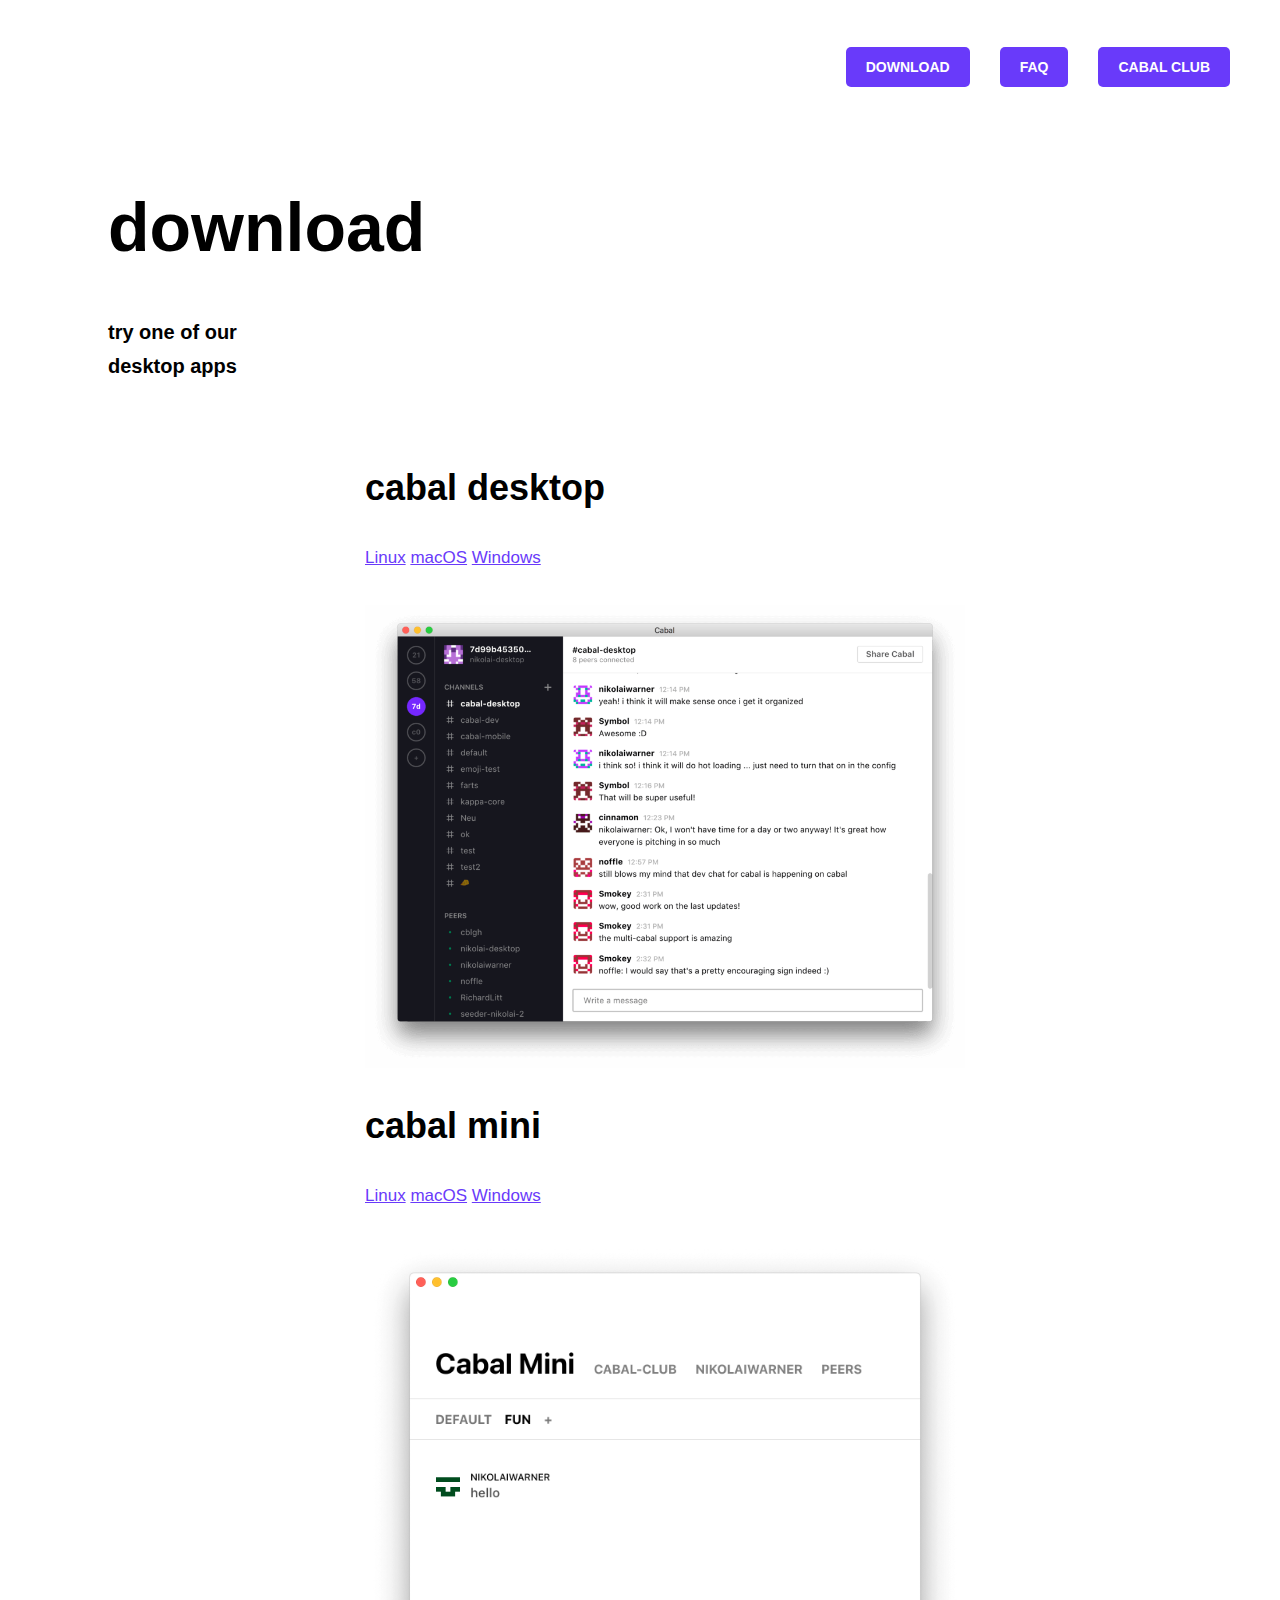
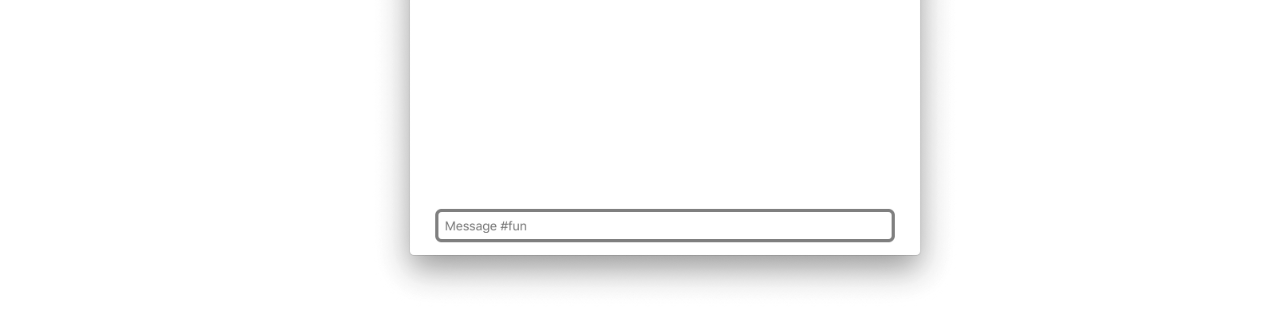
==== download.html @ 54f7f896 "added download page and updated menu" ====
<!DOCTYPE html>

<html lang='en'>
<head>

  <title>cabal // download</title>

  <meta http-equiv="X-UA-Compatible" content="IE=edge">
  <meta name="viewport" content="width=device-width, initial-scale=1.0, maximum-scale=1.0, user-scalable=no" />
  <meta http-equiv='Content-Type' content='text/html; charset=utf-8' />
	<meta name="description" content="p2p chat" />

  <link rel="stylesheet" type="text/css" href="css/fonts/nitti.css" />
  <link rel="stylesheet" type="text/css" href="css/fonts/ibmplexmono.css" />
  <link rel="stylesheet" type="text/css" href="css/fonts/ibmplexsans.css" />
  <!--<link rel="stylesheet" type="text/css" href="/css/footer.css"/>-->

  <link rel="stylesheet" type="text/css" href="css/style.css" />

  <style type="text/css">
    .no-fouc {display: none;}
</style>

<script type="text/javascript">
    document.documentElement.className = 'no-fouc';
</script>

</head>

<body class="landing">
  <header><div class="header-wrapper"><div class="inner-wrapper">
    <nav id="navBar" class="no-js nav-bar">

    <div id='overlay'></div>

    <a class="nav-logo" href="/"></a>

    <div class="nav-right">
      <div class="nav-links">
        <ul>
          <li class="alt"><a class="button uppercase" href="download.html" role="button">download</a></li>
          <li class="alt"><a class="button uppercase" href="faq.html" role="button">faq</a></li>
          <li class="alt"><a class="button uppercase" href="https://github.com/cabal-club" role="button">cabal club</a></li>
        </ul>
      </div>
    </div>
    </nav>

  </div></div></header>

  <div class="content">
    <div class="wrapper">

    <section class="light"><div class="section-wrapper">
      <div>
        <h1>download</h1>
        <h3>try one of our<br />desktop apps</h3>
      </div>
    </section>

    <div>
      <h2>cabal desktop</h2>
      <p>
        <a href="https://github.com/cabal-club/cabal-desktop/releases/download/v2.0.0/cabal-desktop-2.0.0-linux-x86_64.AppImage">Linux</a>
        <a href="https://github.com/cabal-club/cabal-desktop/releases/download/v2.0.0/cabal-desktop-2.0.0-mac.dmg">macOS</a>
        <a href="https://github.com/cabal-club/cabal-desktop/releases/download/v2.0.0/cabal-desktop-2.0.0-windows.exe">Windows</a>
      </p>
      <div style="margin-right:-250px; width:800px">
        <img src="desktop.png" alt="desktop app" width="600px"/>
      </div>
    </div><br><br>

    <div>
      <h2>cabal mini</h2>
      <p>
        <a href="https://github.com/cabal-club/cabal-desktop-mini/releases/download/v2.0.0/cabal-desktop-mini-2.0.0-linux-x86_64.AppImage">Linux</a>
        <a href="https://github.com/cabal-club/cabal-desktop-mini/releases/download/v2.0.0/cabal-desktop-mini-2.0.0-mac.zip">macOS</a>
        <a href="https://github.com/cabal-club/cabal-desktop-mini/releases/download/v2.0.0/cabal-desktop-mini-2.0.0-windows.exe">Windows</a>
      </p>
      <div style="margin-right:-250px; width:800px">
        <img src="mini.png" alt="desktop app" width="600px"/>
      </div>
    </div>

<script>
  window.addEventListener("load", function(e) {
    document.documentElement.className = '';
  });
</script>

<!-- website forked from https://handshake.org (MIT) -->

</body>
</html>
---- css/style.css ----
/* Eric Meyer's CSS Reset
   http://meyerweb.com/eric/tools/css/reset/
   v2.0 | 20110126
   License: none (public domain)
   This is a Sass partial
*/
html, body, div, span, applet, object, iframe, h1, h2, h3, h4, h5, h6, p, blockquote, pre, a, abbr, acronym, address, big, cite, code, del, dfn, em, img, ins, kbd, q, s, samp, small, strike, strong, sub, sup, tt, var, b, u, i, center, dl, dt, dd, ol, ul, li, fieldset, form, label, legend, table, caption, tbody, tfoot, thead, tr, th, td, article, aside, canvas, details, embed, figure, figcaption, footer, header, hgroup, menu, nav, output, ruby, section, summary, time, mark, audio, video {
  margin: 0;
  padding: 0;
  border: 0;
  font-size: 100%;
  vertical-align: baseline; }

/* HTML5 display-role reset for older browsers */
article, aside, details, figcaption, figure, footer, header, hgroup, menu, nav, section {
  display: block; }

body {
  line-height: 1; }

ol, ul {
  list-style: none; }

blockquote, q {
  quotes: none; }

blockquote:before, blockquote:after, q:before, q:after {
  content: '';
  content: none; }

table {
  border-collapse: collapse;
  border-spacing: 0; }

/* BEGIN Light */
@font-face {
  font-family: 'Open Sans';
  src: url("../fonts/Light/OpenSans-Light.eot?v=1.1.0");
  src: url("../fonts/Light/OpenSans-Light.eot?#iefix&v=1.1.0") format("embedded-opentype"), url("../fonts/Light/OpenSans-Light.woff2?v=1.1.0") format("woff2"), url("../fonts/Light/OpenSans-Light.woff?v=1.1.0") format("woff"), url("../fonts/Light/OpenSans-Light.ttf?v=1.1.0") format("truetype"), url("../fonts/Light/OpenSans-Light.svg?v=1.1.0#Light") format("svg");
  font-weight: 300;
  font-style: normal; }
/* END Light */
/* BEGIN Light Italic */
@font-face {
  font-family: 'Open Sans';
  src: url("../fonts/LightItalic/OpenSans-LightItalic.eot?v=1.1.0");
  src: url("../fonts/LightItalic/OpenSans-LightItalic.eot?#iefix&v=1.1.0") format("embedded-opentype"), url("../fonts/LightItalic/OpenSans-LightItalic.woff2?v=1.1.0") format("woff2"), url("../fonts/LightItalic/OpenSans-LightItalic.woff?v=1.1.0") format("woff"), url("../fonts/LightItalic/OpenSans-LightItalic.ttf?v=1.1.0") format("truetype"), url("../fonts/LightItalic/OpenSans-LightItalic.svg?v=1.1.0#LightItalic") format("svg");
  font-weight: 300;
  font-style: italic; }
/* END Light Italic */
/* BEGIN Regular */
@font-face {
  font-family: 'Open Sans';
  src: url("../fonts/Regular/OpenSans-Regular.eot?v=1.1.0");
  src: url("../fonts/Regular/OpenSans-Regular.eot?#iefix&v=1.1.0") format("embedded-opentype"), url("../fonts/Regular/OpenSans-Regular.woff2?v=1.1.0") format("woff2"), url("../fonts/Regular/OpenSans-Regular.woff?v=1.1.0") format("woff"), url("../fonts/Regular/OpenSans-Regular.ttf?v=1.1.0") format("truetype"), url("../fonts/Regular/OpenSans-Regular.svg?v=1.1.0#Regular") format("svg");
  font-weight: normal;
  font-style: normal; }
/* END Regular */
/* BEGIN Italic */
@font-face {
  font-family: 'Open Sans';
  src: url("../fonts/Italic/OpenSans-Italic.eot?v=1.1.0");
  src: url("../fonts/Italic/OpenSans-Italic.eot?#iefix&v=1.1.0") format("embedded-opentype"), url("../fonts/Italic/OpenSans-Italic.woff2?v=1.1.0") format("woff2"), url("../fonts/Italic/OpenSans-Italic.woff?v=1.1.0") format("woff"), url("../fonts/Italic/OpenSans-Italic.ttf?v=1.1.0") format("truetype"), url("../fonts/Italic/OpenSans-Italic.svg?v=1.1.0#Italic") format("svg");
  font-weight: normal;
  font-style: italic; }
/* END Italic */
/* BEGIN Semibold */
@font-face {
  font-family: 'Open Sans';
  src: url("../fonts/Semibold/OpenSans-Semibold.eot?v=1.1.0");
  src: url("../fonts/Semibold/OpenSans-Semibold.eot?#iefix&v=1.1.0") format("embedded-opentype"), url("../fonts/Semibold/OpenSans-Semibold.woff2?v=1.1.0") format("woff2"), url("../fonts/Semibold/OpenSans-Semibold.woff?v=1.1.0") format("woff"), url("../fonts/Semibold/OpenSans-Semibold.ttf?v=1.1.0") format("truetype"), url("../fonts/Semibold/OpenSans-Semibold.svg?v=1.1.0#Semibold") format("svg");
  font-weight: 600;
  font-style: normal; }
/* END Semibold */
/* BEGIN Semibold Italic */
@font-face {
  font-family: 'Open Sans';
  src: url("../fonts/SemiboldItalic/OpenSans-SemiboldItalic.eot?v=1.1.0");
  src: url("../fonts/SemiboldItalic/OpenSans-SemiboldItalic.eot?#iefix&v=1.1.0") format("embedded-opentype"), url("../fonts/SemiboldItalic/OpenSans-SemiboldItalic.woff2?v=1.1.0") format("woff2"), url("../fonts/SemiboldItalic/OpenSans-SemiboldItalic.woff?v=1.1.0") format("woff"), url("../fonts/SemiboldItalic/OpenSans-SemiboldItalic.ttf?v=1.1.0") format("truetype"), url("../fonts/SemiboldItalic/OpenSans-SemiboldItalic.svg?v=1.1.0#SemiboldItalic") format("svg");
  font-weight: 600;
  font-style: italic; }
/* END Semibold Italic */
/* BEGIN Bold */
@font-face {
  font-family: 'Open Sans';
  src: url("../fonts/Bold/OpenSans-Bold.eot?v=1.1.0");
  src: url("../fonts/Bold/OpenSans-Bold.eot?#iefix&v=1.1.0") format("embedded-opentype"), url("../fonts/Bold/OpenSans-Bold.woff2?v=1.1.0") format("woff2"), url("../fonts/Bold/OpenSans-Bold.woff?v=1.1.0") format("woff"), url("../fonts/Bold/OpenSans-Bold.ttf?v=1.1.0") format("truetype"), url("../fonts/Bold/OpenSans-Bold.svg?v=1.1.0#Bold") format("svg");
  font-weight: bold;
  font-style: normal; }
/* END Bold */
/* BEGIN Bold Italic */
@font-face {
  font-family: 'Open Sans';
  src: url("../fonts/BoldItalic/OpenSans-BoldItalic.eot?v=1.1.0");
  src: url("../fonts/BoldItalic/OpenSans-BoldItalic.eot?#iefix&v=1.1.0") format("embedded-opentype"), url("../fonts/BoldItalic/OpenSans-BoldItalic.woff2?v=1.1.0") format("woff2"), url("../fonts/BoldItalic/OpenSans-BoldItalic.woff?v=1.1.0") format("woff"), url("../fonts/BoldItalic/OpenSans-BoldItalic.ttf?v=1.1.0") format("truetype"), url("../fonts/BoldItalic/OpenSans-BoldItalic.svg?v=1.1.0#BoldItalic") format("svg");
  font-weight: bold;
  font-style: italic; }
/* END Bold Italic */
/* BEGIN Extrabold */
@font-face {
  font-family: 'Open Sans';
  src: url("../fonts/ExtraBold/OpenSans-ExtraBold.eot?v=1.1.0");
  src: url("../fonts/ExtraBold/OpenSans-ExtraBold.eot?#iefix&v=1.1.0") format("embedded-opentype"), url("../fonts/ExtraBold/OpenSans-ExtraBold.woff2?v=1.1.0") format("woff2"), url("../fonts/ExtraBold/OpenSans-ExtraBold.woff?v=1.1.0") format("woff"), url("../fonts/ExtraBold/OpenSans-ExtraBold.ttf?v=1.1.0") format("truetype"), url("../fonts/ExtraBold/OpenSans-ExtraBold.svg?v=1.1.0#ExtraBold") format("svg");
  font-weight: 800;
  font-style: normal; }
/* END Extrabold */
/* BEGIN Extrabold Italic */
@font-face {
  font-family: 'Open Sans';
  src: url("../fonts/ExtraBoldItalic/OpenSans-ExtraBoldItalic.eot?v=1.1.0");
  src: url("../fonts/ExtraBoldItalic/OpenSans-ExtraBoldItalic.eot?#iefix&v=1.1.0") format("embedded-opentype"), url("../fonts/ExtraBoldItalic/OpenSans-ExtraBoldItalic.woff2?v=1.1.0") format("woff2"), url("../fonts/ExtraBoldItalic/OpenSans-ExtraBoldItalic.woff?v=1.1.0") format("woff"), url("../fonts/ExtraBoldItalic/OpenSans-ExtraBoldItalic.ttf?v=1.1.0") format("truetype"), url("../fonts/ExtraBoldItalic/OpenSans-ExtraBoldItalic.svg?v=1.1.0#ExtraBoldItalic") format("svg");
  font-weight: 800;
  font-style: italic; }
/* END Extrabold Italic */
/*# sourceMappingURL=open-sans.css.map */
@media (max-width: 46rem) {
  .nomobile, .tablet, .desktop {
    display: none !important; } }
@media (min-width: 46.001rem) and (max-width: 63rem) {
  .mobile, .notablet, .desktop {
    display: none !important; } }
@media (min-width: 63.001rem) {
  .mobile, .tablet, .nodesktop {
    display: none !important; } }
@media (max-width: 46rem) {
  .nomobile, .tablet, .desktop {
    display: none !important; } }
@media (min-width: 46.001rem) and (max-width: 63rem) {
  .mobile, .notablet, .desktop {
    display: none !important; } }
@media (min-width: 63.001rem) {
  .mobile, .tablet, .nodesktop {
    display: none !important; } }
.header-wrapper {
  display: flex;
  justify-content: center; }
.header-wrapper .inner-wrapper {
  max-width: 1440px;
  width: 100%; }

#overlay {
  background-color: transparent;
  display: none;
  height: 2500%;
  top: 0;
  right: 0;
  bottom: 0;
  left: 0;
  position: absolute;
  z-index: 9; }

.nav-bar {
  font-family: "Nitti Light", Helvetica, sans-serif;
  -ms-flex-align: center;
  -ms-grid-row-align: center;
  position: relative;
  z-index: 8;
  align-items: center;
  padding: 30px 50px;
  justify-content: space-between; }
@media (max-width: 63rem) {
  .nav-bar {
    justify-content: space-between; } }
@media(max-width: 414px) {
  .nav-bar {
    padding-left: 25px;
    padding-right: 25px; } }
.nav-bar a.nav-logo {
  display: block;
  background-image: url(../logo.black.svg);
  background-size: contain;
  height: 60px;
  width: 60px;
  background-repeat: no-repeat;
  position: relative;
  top:10px;
  margin-left:0px
}
.nav-bar a.nav-logo:hover {
  opacity:0.8;
}
.nav-bar .nav-right {
  align-items: center;
  display: flex;
  display: -ms-flexbox;
  justify-content: flex-end;
  margin-top: 13px; }
.nav-bar .nav-right.links-left {
  width: 100%;
  justify-content: flex-start; }
@media (max-width: 63rem) {
  .nav-bar .nav-right.links-left {
    width: unset; } }
.nav-bar .nav-right .nav-links.user-menu {
  margin-left: 50px; }
@media (max-width: 63rem) {
  .nav-bar .nav-right .nav-links.user-menu {
    margin-left: 0; } }
.nav-bar, .nav-bar .nav-links > ul {
  display: -ms-flexbox;
  display: flex; }
.nav-bar a, .nav-bar .nav-links > ul a {
  font-size: 14px;
  line-height: 14px;
  margin-left: 30px;
  font-weight: 600;
  color: #000;
  text-transform: uppercase;
  text-decoration: none; }
.nav-bar a:hover, .nav-bar .nav-links > ul a:hover {
  text-decoration: underline; }
.nav-bar .user-menu, .nav-bar .nav-links > ul .user-menu {
  flex: 0 0 auto; }
.nav-bar .user-menu .dropdown a, .nav-bar .nav-links > ul .user-menu .dropdown a {
  height: 30px;
  line-height: 30px;
  margin-left: 0;
  margin-top: 12px; }
> .nav-bar .user-menu .dropdown:before, > .nav-bar .nav-links > ul .user-menu .dropdown:before {
  display: inline-block;
  width: 30px;
  height: 30px; }
> .nav-bar .user-menu .dropdown:after, > .nav-bar .nav-links > ul .user-menu .dropdown:after {
  display: inline-block;
  margin-left: 5px;
  width: 12px;
  height: 5px;
  vertical-align: top; }
.nav-bar .user-menu .dropdown .dropdown-menu, .nav-bar .nav-links > ul .user-menu .dropdown .dropdown-menu {
  display: block;
  position: absolute;
  right: 40px;
  top: 70px;
  border-radius: 10px;
  text-align: left;
  box-shadow: 0 2px 6px rgba(0, 0, 0, 0.3); }
.nav-bar .user-menu .dropdown .dropdown-menu.hide, .nav-bar .nav-links > ul .user-menu .dropdown .dropdown-menu.hide {
  display: none; }
.nav-bar .user-menu .dropdown .dropdown-menu ul, .nav-bar .nav-links > ul .user-menu .dropdown .dropdown-menu ul {
  flex-direction: column;
  padding-left: 28px;
  padding-right: 28px; }
.nav-bar .user-menu .dropdown .dropdown-menu li, .nav-bar .nav-links > ul .user-menu .dropdown .dropdown-menu li {
  display: block;
  margin-left: 0px;
  color: black;
  padding: 0.5em 0; }
.nav-bar .user-menu .dropdown .dropdown-menu .dropdown-header, .nav-bar .nav-links > ul .user-menu .dropdown .dropdown-menu .dropdown-header {
  align-items: center;
  border-bottom: 1px solid #505274;
  padding: 15px 20px;
  display: flex;
  display: -ms-flexbox;
  -ms-flex-align: center;
  align-items: center;
  border-bottom: 1px solid #c2c2c2;
  padding: 15px 20px; }
.nav-bar .user-menu .dropdown .dropdown-menu .dropdown-header h5, .nav-bar .nav-links > ul .user-menu .dropdown .dropdown-menu .dropdown-header h5 {
  margin: 0;
  margin-top: 5px; }
.nav-bar .user-menu .dropdown .dropdown-menu .dropdown-header a.button, .nav-bar .nav-links > ul .user-menu .dropdown .dropdown-menu .dropdown-header a.button {
  background: #693AFA;
  color: white;
  margin-left: 10px;
  margin-right: 0;
  float: right;
  padding: 5px 10px;
  text-transform: none;
  font-size: 12px; }
.nav-bar .user-menu .dropdown .dropdown-menu .dropdown-header h5, .nav-bar .nav-links > ul .user-menu .dropdown .dropdown-menu .dropdown-header h5 {
  color: #A5A5A5;
  border: none;
  margin-right: 5px;
  margin-top: 13px;
  font-size: 9px; }

.dropdown .dropdown-menu.overflow {
  right: 10px; }

.dropdown .dropdown-menu:not(.dropdown-menu-header) {
  padding-top: 38px; }

.dark .dropdown .dropdown-menu .dropdown-header {
  background-color: black; }
.dark .dropdown .dropdown-menu .dropdown-header h5 {
  color: #8B8B8B; }

.landing .dropdown .dropdown-menu .dropdown-header, .light .dropdown .dropdown-menu .dropdown-header {
  background-color: #F2F2F2; }
.landing .dropdown .dropdown-menu .dropdown-header .button, .light .dropdown .dropdown-menu .dropdown-header .button {
  background: #693AFA;
  color: white;
  margin-left: 10px;
  float: right;
  text-transform: none; }
.landing .dropdown .dropdown-menu .dropdown-header h5, .light .dropdown .dropdown-menu .dropdown-header h5 {
  color: #A5A5A5;
  border: none;
  margin-right: 5px;
  font-size: 9px; }

.light .user-menu .dropdown > a:before, .landing .user-menu .dropdown > a:before {
  content: url("/img/icons/user_icon_black.svg"); }

.dark .user-menu .dropdown > a:before, .ownership .user-menu .dropdown > a:before {
  content: url("/img/icons/user_icon_white.svg"); }

.dark .dropdown .dropdown-menu {
  background-color: black;
  color: white; }

.ownership .dropdown .dropdown-menu {
  background-color: #434262;
  color: white; }

.light .dropdown .dropdown-menu, .landing .dropdown .dropdown-menu {
  background-color: white;
  color: black; }
.light .dropdown .dropdown-menu ul, .landing .dropdown .dropdown-menu ul {
  color: green;
  padding: 25px 0px;
  background-color: #F2F2F2; }

dropdown .dropdown-menu li {
  display: block;
  margin-left: 0px; }

#burgernav {
  position: absolute;
  right: 0;
  width: 100%;
  top: 105px;
  z-index: 10;
  color: black;
  padding: 2em 0 1.5em;
  display: none;
  border-top: #cccccc 1px solid;
  border-bottom: 1px solid #cccccc; }

.landing #burgernav, .light #burgernav {
  background-color: white; }

.dark #burgernav {
  background-color: black; }
.dark #burgernav a {
  color: white; }

.ownership #burgernav {
  background-color: #251C47; }
.ownership #burgernav a {
  color: white; }

#burgernav ul {
  display: block;
  margin: 0;
  text-transform: uppercase; }

#burgernav li {
  list-style: none;
  margin-left: 0; }

#burgernav li ul {
  text-transform: none; }

#burgernav li a {
  padding: 1em 0;
  font-weight: 100;
  display: block;
  font-size: initial;
  text-align: left;
  font-weight: bold; }
#burgernav li a:hover {
  text-decoration: underline; }

#burgernav li a.button {
  font-weight: bold;
  padding: 5px 10px;
  text-align: center; }

.dark #burgernav li a.button {
  color: black; }

#burgernav.dropped {
  display: block; }

.hide {
  display: none; }

.burgermenu {
  font-size: 2.5em;
  display: none; }

@media (max-width: 63rem) {
  .nav-links:not(.user-menu) {
    display: none; }

  .user-menu li {
    margin-left: 0; }

  .burgermenu {
    display: inherit; } }
.active-nav {
  overflow-y: visible; }

.active-nav #overlay {
  display: block; }

.dark header {
  background-color: black;
  background: black; }
.dark, .dark .nav-links ul li a {
  color: white; }
.dark .logo-dark {
  display: none; }
.dark .logo-light {
  display: block; }
.dark .burgermenu {
  background-color: black; }

.light header {
  background-color: #f7f9fb; }
.light .burgermenu {
  background-color: #white; }
.light, .light .nav-links ul li a {
  color: black; }
.light .logo-light {
  display: none; }
.light .logo-dark {
  display: block; }

.ownership header {
  background-color: #251C47;
  border-bottom: 1px solid #505274; }
.ownership header .nav-bar .nav-links {
  justify-content: flex-start; }
.ownership header .nav-bar .logo-dark {
  display: none; }

.landing header .logo-light {
  display: none; }
.landing header .nav-links ul li a {
  color: black; }

.ownership .nav-bar .nav-links a {
  color: white;
  margin-top: 11px; }

.no-js-fix {
  display: none; }

.no-js .no-js-fix {
  display: inline; }

.no-js .on-js-fix {
  display: none; }

html {
  height: 100%;
  margin: 0;
  padding: 0; }

body {
  display: -webkit-box;
  display: -ms-flexbox;
  display: flex;
  -webkit-box-orient: vertical;
  -webkit-box-direction: normal;
  -ms-flex-direction: column;
  flex-direction: column;
  height: 100%;
  font-family: "Nitti Light", Helvetica, sans-serif;
  margin: 0 auto;
  max-width: 100%;
  overflow-x: hidden;
  padding: 0; }
body.light {
  color: #000000;
  background-color: #ffffff; }
body p {
  font-size: 17px;
  font-weight: 400;
  line-height: 34px; }

h1, h2, h3, h4, h5, h6, p {
  margin-top: 0;
  margin-bottom: 12px; }

h1 {
  margin-bottom: 50px; }
h1.low-margin {
  margin-bottom: 30px; }

.content {
  -webkit-box-flex: 1;
  -ms-flex: 1 0 auto;
  flex: 1 0 auto; }
.content .wrapper {
  display: -webkit-box;
  display: -ms-flexbox;
  display: flex;
  -webkit-box-orient: vertical;
  -webkit-box-direction: normal;
  -ms-flex-direction: column;
  flex-direction: column;
  -webkit-box-align: center;
  -ms-flex-align: center;
  align-items: center;
  height: 100%;
  width: 100%; }

.columns {
  display: -webkit-box;
  display: -ms-flexbox;
  display: flex;
  -webkit-box-orient: vertical;
  -webkit-box-direction: normal;
  -ms-flex-direction: row;
  flex-direction: row;
  -webkit-box-align: center;
  -ms-flex-align: center;
  align-items: center;
  margin-bottom: 30px; }
.columns > img#faucet {
  width: 90px;
  margin-left: 10px; }

section {
  display: -webkit-box;
  display: -ms-flexbox;
  display: flex;
  -webkit-box-orient: vertical;
  -webkit-box-direction: normal;
  -ms-flex-direction: column;
  flex-direction: column;
  -webkit-box-align: center;
  -ms-flex-align: center;
  align-items: center;
  width: 100%;
  padding: 70px 0; }
section .section-wrapper {
  box-sizing: border-box;
  display: -webkit-box;
  display: -ms-flexbox;
  display: flex;
  max-width: 1064px;
  margin: 0 50px;
  width: calc(100% - 100px);
  -webkit-box-orient: horizontal;
  -webkit-box-direction: normal;
  -ms-flex-direction: row;
  flex-direction: column; }
section .section-wrapper.faq {
  flex-direction: row; }
section .section-wrapper > div.columns {
  display: inherit;
  -webkit-box-pack: justify;
  -ms-flex-pack: justify;
  justify-content: space-between;
  align-items: stretch; }
section .section-wrapper > div.columns.wide-left div:first-of-type {
  width: 60%; }
section .section-wrapper > div.columns.wide-left div:nth-of-type(2) {
  text-align: center;
  width: 40%; }
section .section-wrapper > div.columns > div {
  width: 43.5%; }
section .section-wrapper > div.columns > div .faucet-cta {
  border: 1px solid black;
  padding: 50px;
  background-color: white; }
section .section-wrapper > div.columns > div .faucet-cta p:last-of-type {
  margin-bottom: 0; }
section .section-wrapper > div.columns > div .faucet-cta p.button-wrap a.button {
  width: calc(100% - 100px);
  padding: 20px 35px;
  text-align: center;
  display: block; }
section .button {
  font-size: 16px;
  font-weight: 600;
  height: 24px;
  line-height: 24px;
  text-decoration: none;
  padding: 16px 30px;
  border-radius: 5px; }
section a.button {
  color: white; }

/* Chrome/Opera/Safari */
::-webkit-input-placeholder {
  color: #c2c2c2; }

/* Firefox 19+ */
::-moz-placeholder {
  color: #c2c2c2; }

/* IE 10+ */
::-ms-input-placeholder {
  color: #c2c2c2; }

/* Firefox 18- */
::-moz-placeholder {
  color: #c2c2c2; }

h1 {
  font-family: "IBM Plex Sans", Helvetica, sans-serif;
  line-height: 75px;
  font-size: 68px;
  font-weight: 600;
  margin-top: 0; }

h2 {
  font-size: 36px;
  font-weight: 600;
  line-height: 46px;
  margin-bottom: 30px;
  max-width: 884px; }

h3 {
  font-size: 20px;
  font-weight: 600;
  line-height: 34px; }

h4 {
  font-size: 16px;
  line-height: 32px;
  font-weight: 400; }

h5 {
  border: 1px solid #ffffff;
  display: block;
  margin: 0;
  padding: 0; }

.space-top {
  padding-top: 30px; }

.no-pad {
  padding-bottom: unset;
  padding-top: unset;
  margin: unset; }

.footnote {
  font-size: 10px; }

.cta {
  text-align: center;
  margin-top: 2em !important; }

.purple-link {
  color: #693AFA !important;
  text-decoration: underline !important; }
.purple-link:hover {
  color: #5630CD !important; }

.long-list-item {
  word-wrap: break-word; }

a {
  color: #693AFA;
  font-weight: 400; }

.community ul li {
  margin-bottom: 30px; }
.community .hero-no-split ul li {
  display: flex;
  flex-flow: column nowrap;
  align-items: center; }
.community .hero-no-split strong {
  display: block; }

ul.events {
  list-style: none;
  padding: 0; }
ul.events li {
  margin-bottom: 30px; }
ul.events li span, ul.events li a {
  display: inline-block;
  margin-bottom: 12px; }
ul.events li span {
  font-weight: bold;
  width: 205px; }

.name-container strong {
  display: inline-block;
  line-height: 34px; }

p {
  margin-bottom: 30px;
  max-width: 884px; }

ul.name-list {
  padding: 0;
  margin: 0;
  list-style-type: none;
  display: -webkit-box;
  display: -ms-flexbox;
  display: flex;
  -ms-flex-wrap: wrap;
  flex-wrap: wrap;
  -ms-flex-line-pack: justify;
  align-content: space-between;
  -webkit-box-align: center;
  -ms-flex-align: center;
  align-items: center; }
ul.name-list + strong {
  margin-top: 30px; }
ul.name-list li {
  width: 33.33%;
  margin: 0; }
ul.name-list a {
  text-decoration: none;
  color: black;
  font-weight: 400;
  line-height: 34px; }

ul.notes {
  display: -webkit-box;
  display: -ms-flexbox;
  display: flex;
  padding: 0;
  flex-wrap: wrap;
  -webkit-box-pack: justify;
  -ms-flex-pack: justify;
  justify-content: space-between; }
ul.notes strong {
  display: inline-block;
  margin-right: 10px; }
ul.notes.pad {
  margin-bottom: unset; }
ul.notes li {
  margin-top: 12px;
  max-width: 43.5%;
  min-height: 160px;
  line-height: 34px;
  position: relative;
  display: block;
  padding-top: 20px;
  -webkit-box-flex: 1;
  -ms-flex: 1 1 auto;
  flex: 1 1 auto; }
ul.notes li:before {
  content: " ";
  background: black;
  height: 5px;
  left: 0;
  position: absolute;
  top: 0;
  width: 32px; }

img:not(.logo) {
  max-width: 100%; }

.inner-wrap {
  max-width: 884px; }
.inner-wrap h2 {
  font-weight: normal; }

.center {
  text-align: center; }

#privacy-policy h4, #terms-of-use h4 {
  margin: 0 0 5px; }
#privacy-policy ul, #terms-of-use ul {
  display: block;
  list-style: none;
  max-width: 884px; }

#terms-of-use ul li {
  margin-bottom: 30px;
  line-height: 32px; }

.links a {
  display: block;
  margin: 0 0 30px; }
.links a.button {
  display: inline-block; }

.text a {
  text-decoration: none;
  color: black; }
.text a:hover {
  color: black;
  text-decoration: underline; }

#roadmap ol {
  margin: 0;
  padding: 0;
  display: flex;
  list-style-type: none;
  justify-content: space-between; }

#roadmap ol li {
  position: relative;
  padding: 80px 30px 0 0;
  display: block;
  width: 28%; }

#roadmap ol li p {
  margin: 15px 0;
  line-height: 200%; }

#roadmap ol li:before {
  position: absolute;
  left: 0;
  top: 10px;
  width: 60px;
  height: 60px;
  border-radius: 30px;
  background: #222646;
  content: " "; }

#roadmap ol li:after {
  position: absolute;
  left: 90px;
  top: 38px;
  width: 310px;
  height: 4px;
  border-radius: 30px;
  background: #222646;
  content: " "; }

#roadmap ol li:first-child:before {
  background: #00f9ca; }

#roadmap ol li:last-child:after {
  content: none; }

#roadmap ol li.phase-2 {
  margin-top: 60px; }

#roadmap ol li.phase-3 {
  margin-top: 120px; }

#roadmap .date {
  font-style: italic; }

.center-link {
  max-width: unset;
  width: 100%;
  text-align: center;
  margin-top: 50px; }

body.landing .links {
  display: block; }
body.landing .links a {
  display: block; }
body.landing .links .verified {
  display: inline-block; }
body.landing .button:hover {
  color: white !important; }

#guide {
}
#guide li {
  line-height: 15px;
  padding:10px 15px;
}
#guide hr {
  background:#ccc;
  height:1px;
  display: block;
  border:0px;
  margin:5px 0px;
}

#guide code {
  font-size:14px;
}

#public {
  border-top:2px solid #f7f9fb;
  padding: 30px 0;
  width: 635px;
}

#public h2 {
  font-size:16px;
  margin-bottom: 0px
}

#public h3 {
  font-size: 14px;
  border: 1.5px solid black;
  border-radius: 4px;
  padding: 0px 10px;
  max-width: 80vw;
  word-break: break-word;
  text-align: center;
}

.selectable {
  -webkit-touch-callout: all; /* iOS Safari */
  -webkit-user-select: all; /* Safari */
  -khtml-user-select: all; /* Konqueror HTML */
  -moz-user-select: all; /* Firefox */
  -ms-user-select: all; /* Internet Explorer/Edge */
  user-select: all; /* Chrome and Opera */
}

.hero-info {
  padding: 14px 0px; }
.hero-info:not(:last-child) {
  border-bottom: 1px solid #C2C2C2; }
.hero-info h4 {
  padding-bottom: 0px;
  margin-bottom: 0px;
  font-weight: 600;
  font-size: 1em; }
.hero-info p {
  margin-bottom: 0; }

.hero-no-split {
  display: flex;
  flex-direction: column;
  align-items: center; }
.hero-no-split ul li {
  width: unset; }
.hero-no-split p {
  margin-bottom: 0; }
.hero-no-split p a {
  color: #693AFA; }
.hero-no-split h4 {
  padding-bottom: 0px;
  margin-bottom: 0px;
  font-weight: 600;
  font-size: 1em; }
.hero-no-split ul {
  display: -ms-flexbox;
  display: -webkit-box;
  display: flex;
  flex-wrap: wrap;
  margin: 0;
  padding: 0;
  list-style: none;
  -webkit-box-pack: justify;
  -ms-flex-wrap: wrap;
  -ms-flex-pack: justify; }
.hero-no-split ul li {
  margin: 0 70px 12px 0; }
.hero-no-split ul h4 {
  font-weight: 600; }
.hero-no-split ul h4, .hero-no-split ul p {
  margin-bottom: 0; }
.hero-no-split.short {
  height: 300px; }

.light .button, .default .button {
  background-color: #693AFA; }

.light .button:hover, .default .button:hover {
  background-color: #5630CD; }

.light .button {
  color: white; }

.default .button {
  color: #f7f9fb; }

.light .nav-links .button, .landing .nav-links .button, .default .nav-links .button {
  padding: 12px 20px;
  border-radius: 5px;
  background-color: #693AFA;
  color: white; }
.light .nav-links .button:hover, .landing .nav-links .button:hover, .default .nav-links .button:hover {
  background-color: #5630CD; }

section.light {
  background-color: white; }

section.default {
  background-color: #f7f9fb; }

.foss-list {
  max-width: 800px;
  display: block;
  width: 90%;
  margin-left: 1.5em;
  padding-bottom: 2em; }
.foss-list li {
  padding-top: 0.4em; }

.cta {
  text-align: center; }

.collapse-margin {
  margin: 0; }

#faq h2:first-of-type {
  margin-top: 0; }
#faq h2 {
  margin-top: 70px; }
#faq .links {
  width: 150px; }
#faq .links a {
  display: block;
  color: black;
  font-size: 18px;
  font-weight: bold;
  margin-bottom: 35px;
  text-decoration: none; }
#faq .links a:hover {
  text-decoration: underline; }
#faq .links a.active {
  color: #693AFA; }

#questions {
  margin-left: 100px; }
#questions .question h3 {
  border-bottom: 1px solid black;
  display: flex;
  justify-content: space-between;
  padding: 30px 0; }
#questions .question ul {
  display: block;
  line-height: 22px;
  margin-top: 5px; }

.airdrop-phase ul {
  list-style-type: circle;
  padding-left: 30px; }
.airdrop-phase ul li {
  line-height: 22px;
  margin-bottom: 22px; }

#phase-2 img {
  max-width: 60%; }

@media (max-width: 900px) {
  #roadmap {
    padding-top: 45px; }

  #roadmap h2 {
    display: inline-block;
    text-align: left;
    margin-bottom: 40px; }

  #roadmap h2:before {
    position: relative;
    left: -30px;
    width: 110%;
    margin-bottom: 22px; }

  #roadmap ol {
    flex-direction: column;
    padding: 0; }

  #roadmap ol li {
    padding-top: 0;
    padding-left: 80px;
    width: auto; }

  #roadmap ol li:after {
    left: 28px;
    top: 80px;
    bottom: 10px;
    width: 4px;
    height: auto;
    /* this should be 20px but theres a space already there that 10px */
    margin-top: 10px; }

  #roadmap ol li h3 {
    text-align: left; }

  #roadmap ol li:last-child:after {
    content: none; }

  #roadmap ol li.phase-2, #roadmap ol li.phase-3 {
    margin-top: 0; } }
@media(max-width: 1200px) {
  ul.notes li {
    min-height: 106px; }

  .name-list li.text {
    width: 50%; }
  .name-list li.text.stanford {
    letter-spacing: -0.5px; }

  .name-container strong, .name-container li {
    font-size: 16px; } }
@media(max-width: 1024px) {
  h2 {
    margin-bottom: 30px; }

  body p {
    margin-bottom: 30px; }

  ul + strong {
    margin-top: 30px; }
  ul.name-list {
    margin-bottom: 0; }
  ul.notes li {
    margin-bottom: 30px;
    min-height: unset; }

  .light .nav-bar {
    background-color: white; }

  .nav-bar .nav-links:not(.user-menu) {
    display: none; }

  .nav-bar .burgermenu {
    display: inherit; }

  .hero.short {
    height: 200px;
    min-height: unset; }

  .center-wrap {
    padding-left: 30px;
    padding-right: 30px; }

  section:first-of-type .center-wrap {
    padding-left: 25px;
    padding-right: 25px; }
  section:first-of-type .center-wrap .hero {
    flex-direction: column;
    margin-left: 0;
    align-items: left; }
  section:first-of-type .center-wrap .hero .left {
    max-width: 100%; }
  section:first-of-type .center-wrap .hero .left h2 {
    font-size: 44px; }
  section:first-of-type .center-wrap .hero .right {
    max-width: 100%;
    margin: 0; }

  #faq .links {
    display: none; }

  #questions {
    margin-left: 0; }

  #landing .center-wrap {
    height: unset; }
  #landing li:first-of-type {
    margin: 0; }
  #landing li {
    margin: 0 50px 0 0; }
  #landing p {
    margin-bottom: 30px; }

  #questions h2 {
    margin-top: 50px;
    margin-bottom: 0; } }
@media(max-width: 768px) {
  section .section-wrapper > div.columns {
    flex-direction: column; }
  section .section-wrapper > div.columns > div:first-child {
    margin-bottom: 30px; }
  section .section-wrapper > div.columns > div {
    width: 100%; }
  section .section-wrapper > div.columns.wide-left > div:first-of-type {
    width: unset; } }
@media(max-width: 414px) {
  section .section-wrapper {
    margin: 0 25px;
    width: calc(100% - 50px); }
  section .section-wrapper > div.columns div .faucet-cta {
    padding: 20px; }
  section .section-wrapper > div.columns div .faucet-cta p.button-wrap a.button {
    width: calc(100% - 70px); }

  body p, body .links a, body ul.notes li, body .name-list li.text {
    font-size: 14px;
    line-height: 26px;
    width: 100%; }
  body .links {
    margin-bottom: 30px; }
  body .links a {
    margin-bottom: 12px; }
  body p {
    margin-bottom: 30px; }

  h1 {
    font-size: 42px;
    line-height: 48px;
    margin-bottom: 0; }
  h1 + * {
    margin-top: 30px; }

  h2 {
    font-size: 26px;
    line-height: 30px; }

  h3 {
    font-size: 16px;
    line-height: 24px; }
  h3 strong {
    display: block;
    font-size: 14px; }

  h4 {
    font-size: 12px; }

  ul li {
    line-height: 22px; }

  ul {
    font-size: 14px; }
  ul + strong {
    margin-top: 30px; }
  ul.name-list {
    font-size: 12px;
    line-height: 22px;
    margin-bottom: 30px; }
  ul.notes li {
    line-height: 22px;
    margin-bottom: 30px;
    min-height: unset;
    min-width: 100%; }
  ul.events {
    display: block;
    list-style: none;
    padding: 0; }
  ul.events li {
    margin-bottom: 30px; }
  ul.events li span, ul.events li a {
    display: block;
    margin-bottom: 12px; }
  ul.events li span {
    font-weight: bold; }

  .community .hero-no-split ul {
    display: inherit;
    flex-direction: column;
    width: 100%;
    margin-top: 30px; }
  .community .hero-no-split ul li {
    align-items: flex-start; } }
.pledge-body {
  background-color: #111111;
  color: #C2C2C2; }

.fo-oh-fo h1 {
  font-size: 120px; }

.bio ul {
  margin-bottom: 30px; }
.bio ul li {
  line-height: 34px; }

code {
  word-break: break-word;
}

@media(min-width: 1200px) {
  .hero-no-split {
    text-align: center; }

  #faq.fixed #navigation {
    position: fixed;
    top: 65px; }

  #faq.absolute #navigation {
    position: absolute;
    top: 5945px; }

  #faq.fixed #questions, #faq.absolute #questions {
    margin-left: 192px; } }
@media(min-width: 1600px) {
  #roadmap .center-wrap {
    max-width: 1600px;
    margin-left: 90px; } }
@media(min-width: 2000px) {
  #roadmap .center-wrap {
    max-width: 1600px;
    padding-left: 300px; } }

/*# sourceMappingURL=marketing.css.map */
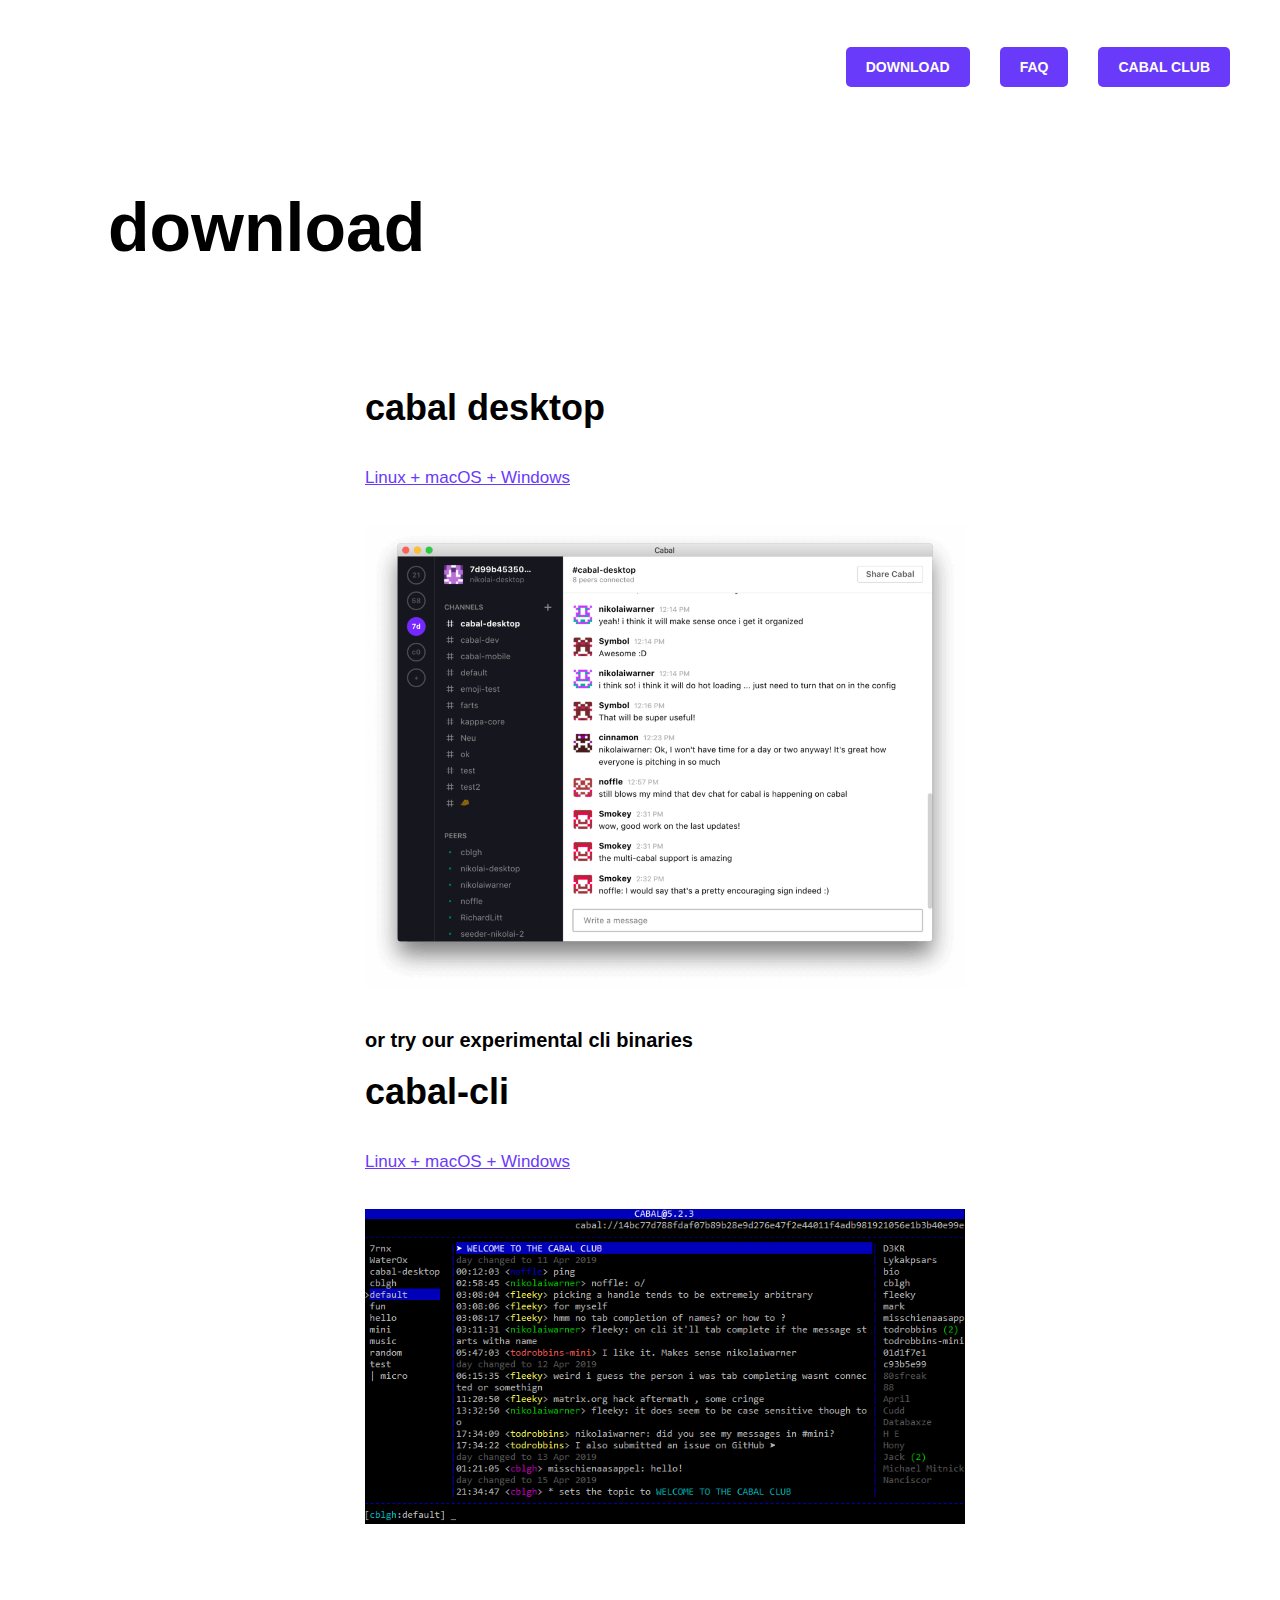
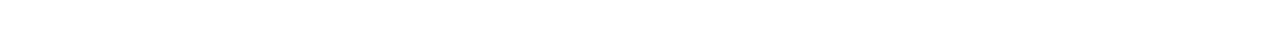
==== commit 39ed57ff: "Add discernible text to logo links" ====
--- a/download.html
+++ b/download.html
@@ -1,9 +1,7 @@
 <!DOCTYPE html>
-
 <html lang='en'>
 <head>
-
-  <title>cabal // download</title>
+  <title>cabal - downloads</title>
 
   <meta http-equiv="X-UA-Compatible" content="IE=edge">
   <meta name="viewport" content="width=device-width, initial-scale=1.0, maximum-scale=1.0, user-scalable=no" />
@@ -33,7 +31,7 @@
 
     <div id='overlay'></div>
 
-    <a class="nav-logo" href="/"></a>
+    <a class="nav-logo" href="/" aria-label="home"></a>
 
     <div class="nav-right">
       <div class="nav-links">
@@ -54,32 +52,41 @@
     <section class="light"><div class="section-wrapper">
       <div>
         <h1>download</h1>
-        <h3>try one of our<br />desktop apps</h3>
+        <!--<h3>try one of our<br />desktop apps</h3> -->
       </div>
     </section>
 
     <div>
       <h2>cabal desktop</h2>
       <p>
-        <a href="https://github.com/cabal-club/cabal-desktop/releases/download/v2.0.0/cabal-desktop-2.0.0-linux-x86_64.AppImage">Linux</a>
-        <a href="https://github.com/cabal-club/cabal-desktop/releases/download/v2.0.0/cabal-desktop-2.0.0-mac.dmg">macOS</a>
-        <a href="https://github.com/cabal-club/cabal-desktop/releases/download/v2.0.0/cabal-desktop-2.0.0-windows.exe">Windows</a>
+        <a href="https://github.com/cabal-club/cabal-desktop/releases/latest">Linux + macOS + Windows</a>
       </p>
       <div style="margin-right:-250px; width:800px">
         <img src="desktop.png" alt="desktop app" width="600px"/>
       </div>
     </div><br><br>
 
+<!-- comment out cabal mini until it has been updated to cabal-client 
     <div>
       <h2>cabal mini</h2>
       <p>
-        <a href="https://github.com/cabal-club/cabal-desktop-mini/releases/download/v2.0.0/cabal-desktop-mini-2.0.0-linux-x86_64.AppImage">Linux</a>
-        <a href="https://github.com/cabal-club/cabal-desktop-mini/releases/download/v2.0.0/cabal-desktop-mini-2.0.0-mac.zip">macOS</a>
-        <a href="https://github.com/cabal-club/cabal-desktop-mini/releases/download/v2.0.0/cabal-desktop-mini-2.0.0-windows.exe">Windows</a>
+        <a href="https://github.com/cabal-club/cabal-desktop-mini/releases/latest">Linux + macOS + Windows</a>
       </p>
       <div style="margin-right:-250px; width:800px">
         <img src="mini.png" alt="desktop app" width="600px"/>
       </div>
+    </div>
+-->
+
+    <div>
+        <h3>or try our experimental cli binaries </h3>
+        <h2>cabal-cli</h2>
+        <p>
+        <a href="https://github.com/cabal-club/cabal-cli/releases/latest">Linux + macOS + Windows</a>
+        </p>
+        <div style="margin-right:-250px; width:800px">
+            <img src="cli.png" alt="cli app" width="600px"/>
+        </div>
     </div>
 
 <script>
--- a/css/style.css
+++ b/css/style.css
@@ -493,7 +493,9 @@
 .content {
   -webkit-box-flex: 1;
   -ms-flex: 1 0 auto;
-  flex: 1 0 auto; }
+  flex: 1 0 auto; 
+  padding-bottom: 8rem;
+}
 .content .wrapper {
   display: -webkit-box;
   display: -ms-flexbox;
@@ -883,10 +885,11 @@
   font-size: 14px;
   border: 1.5px solid black;
   border-radius: 4px;
-  padding: 0px 10px;
+  padding: 10px;
   max-width: 80vw;
   word-break: break-word;
   text-align: center;
+  line-height: 1.6;
 }
 
 .selectable {
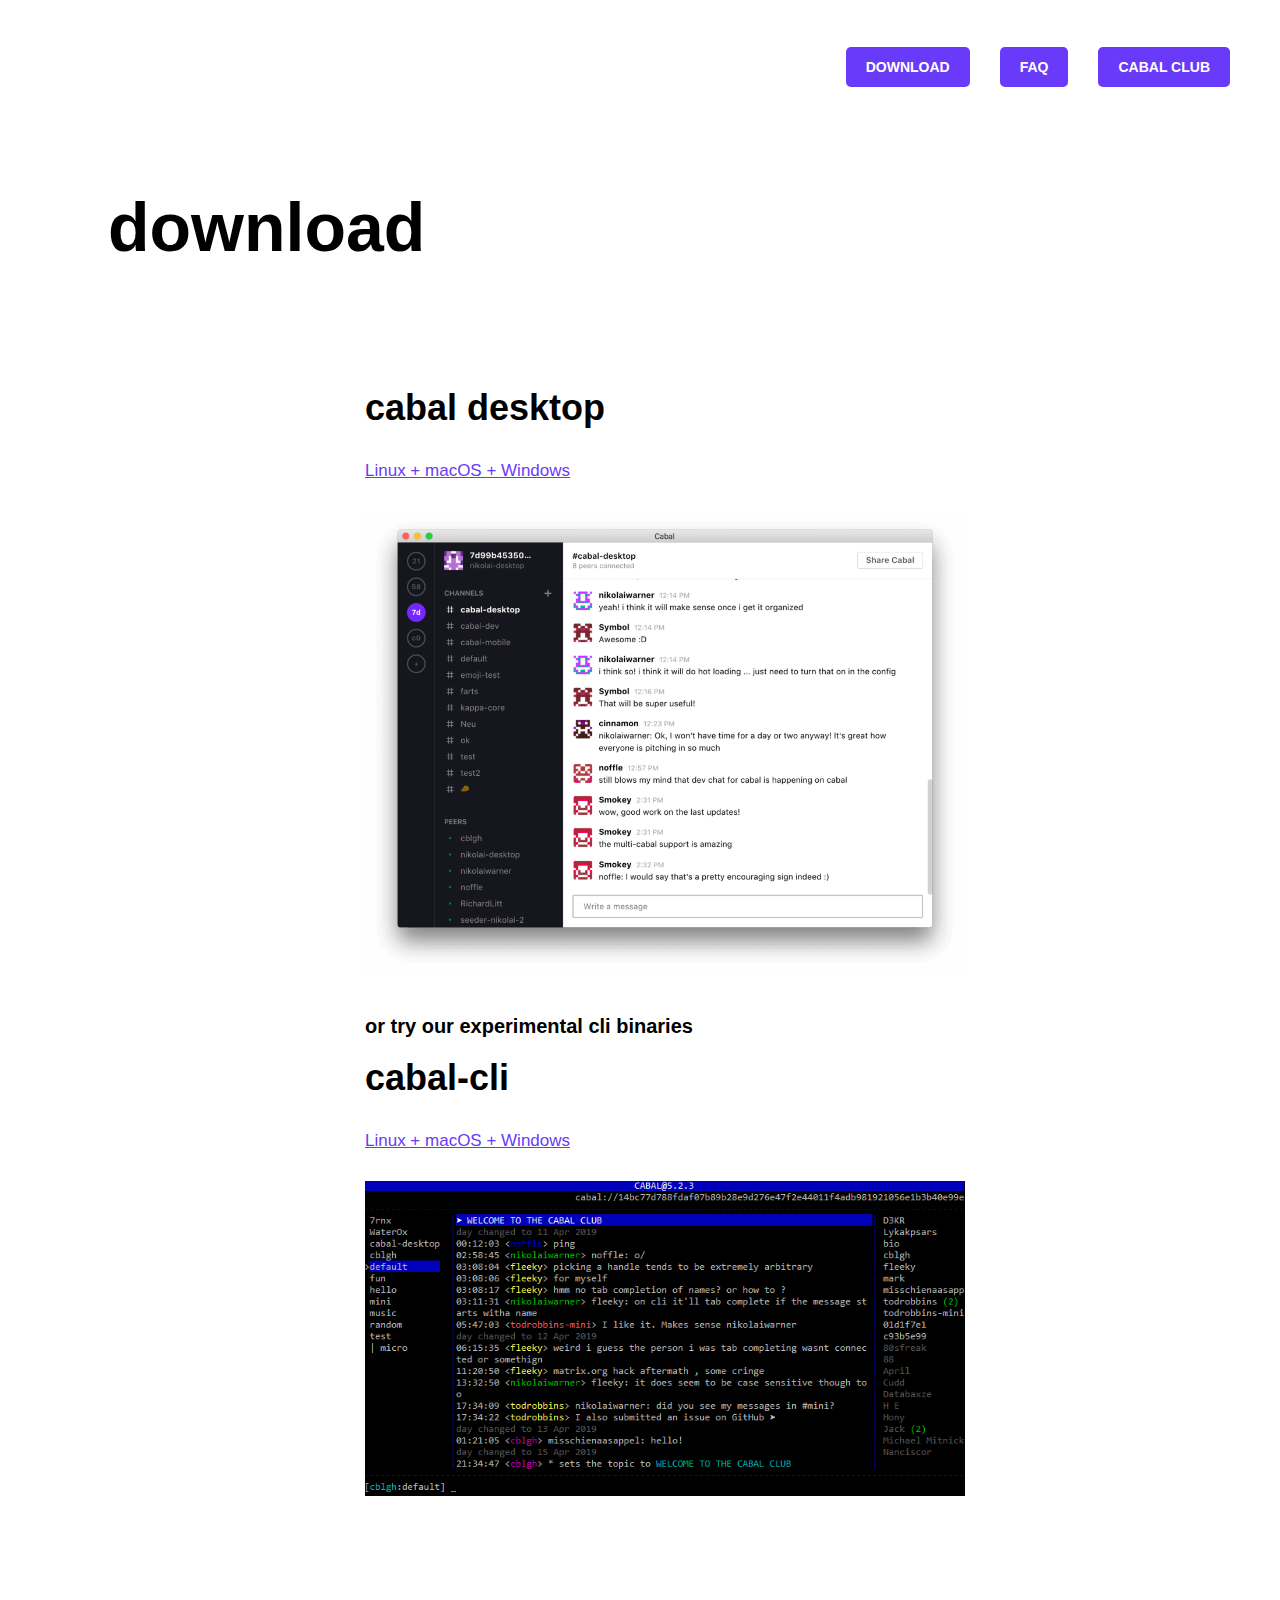
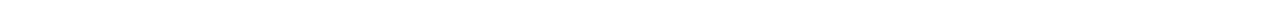
==== commit 8c024105: "small a11y improvements. There are more fixes hat we can do, but they require more radical changes t" ====
--- a/download.html
+++ b/download.html
@@ -4,7 +4,7 @@
   <title>cabal - downloads</title>
 
   <meta http-equiv="X-UA-Compatible" content="IE=edge">
-  <meta name="viewport" content="width=device-width, initial-scale=1.0, maximum-scale=1.0, user-scalable=no" />
+  <meta name="viewport" content="width=device-width, initial-scale=1.0, maximum-scale=1.0 />
   <meta http-equiv='Content-Type' content='text/html; charset=utf-8' />
 	<meta name="description" content="p2p chat" />
 
@@ -31,7 +31,7 @@
 
     <div id='overlay'></div>
 
-    <a class="nav-logo" href="/" aria-label="home"></a>
+    <a class="nav-logo" href="/" aria-label="Cabal homepage"></a>
 
     <div class="nav-right">
       <div class="nav-links">
@@ -46,7 +46,7 @@
 
   </div></div></header>
 
-  <div class="content">
+  <main class="content">
     <div class="wrapper">
 
     <section class="light"><div class="section-wrapper">
@@ -88,6 +88,7 @@
             <img src="cli.png" alt="cli app" width="600px"/>
         </div>
     </div>
+  </main>
 
 <script>
   window.addEventListener("load", function(e) {
--- a/css/style.css
+++ b/css/style.css
@@ -479,7 +479,7 @@
 body p {
   font-size: 17px;
   font-weight: 400;
-  line-height: 34px; }
+  line-height: 20px; }
 
 h1, h2, h3, h4, h5, h6, p {
   margin-top: 0;
@@ -634,6 +634,13 @@
   margin: 0;
   padding: 0; }
 
+.h2-homepage {
+  font-size: 20px;
+  font-weight: 600;
+  line-height: 34px;
+  margin-bottom: 12px;
+}
+
 .space-top {
   padding-top: 30px; }
 
@@ -885,11 +892,10 @@
   font-size: 14px;
   border: 1.5px solid black;
   border-radius: 4px;
-  padding: 10px;
+  padding: 0px 10px;
   max-width: 80vw;
   word-break: break-word;
   text-align: center;
-  line-height: 1.6;
 }
 
 .selectable {
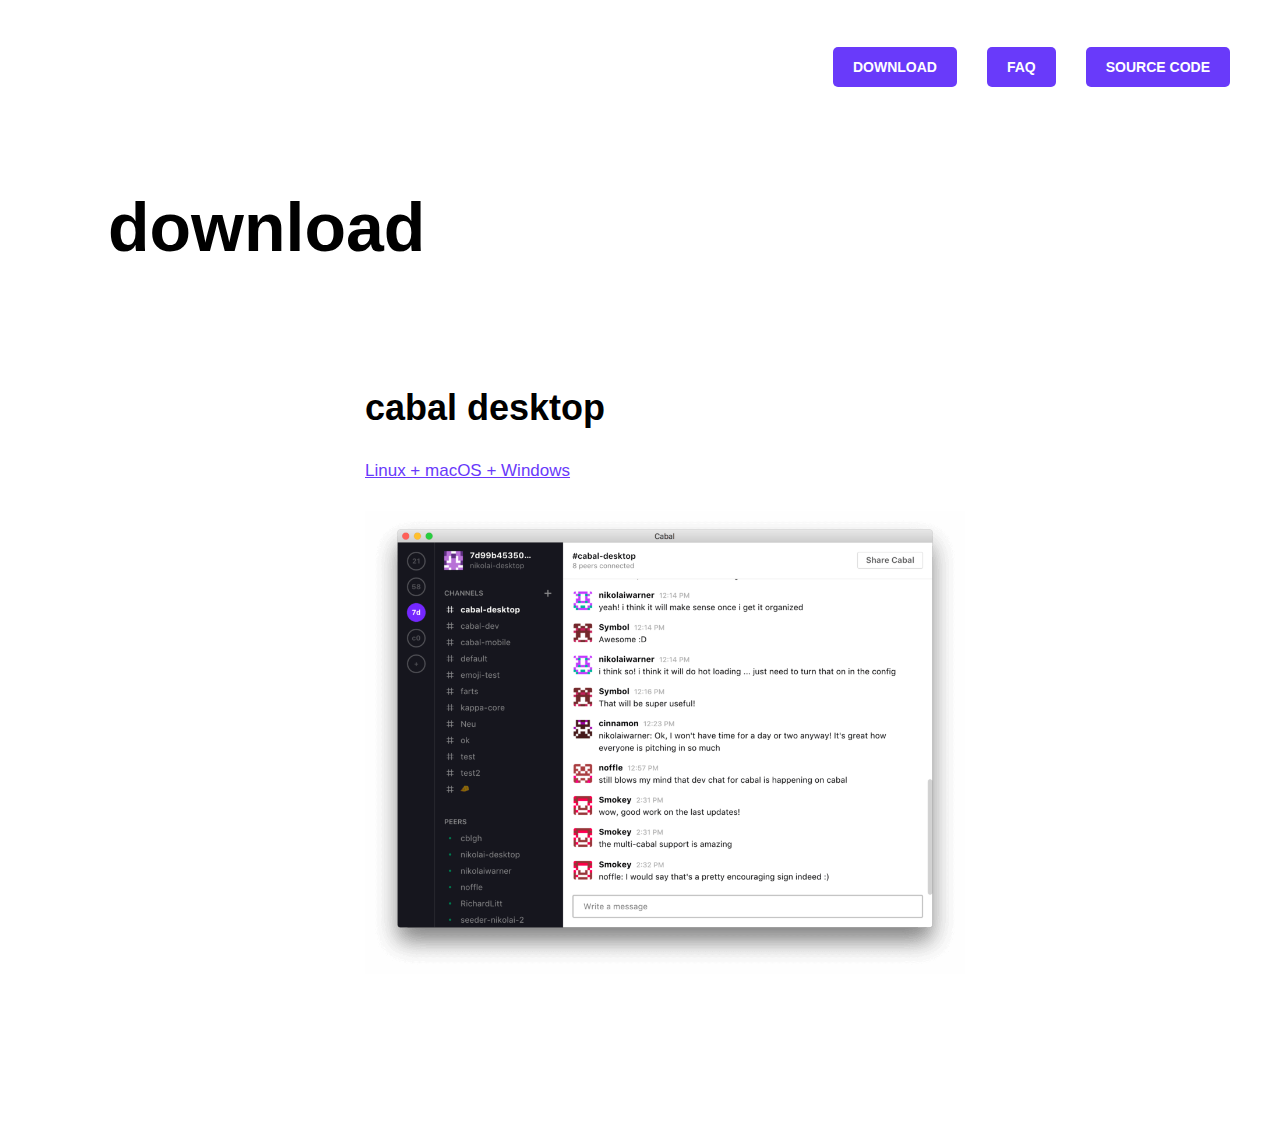
==== commit 7a5d9500: "remove outdated cli binaries section" ====
--- a/download.html
+++ b/download.html
@@ -4,7 +4,7 @@
   <title>cabal - downloads</title>
 
   <meta http-equiv="X-UA-Compatible" content="IE=edge">
-  <meta name="viewport" content="width=device-width, initial-scale=1.0, maximum-scale=1.0 />
+  <meta name="viewport" content="width=device-width, initial-scale=1.0, maximum-scale=1.0" />
   <meta http-equiv='Content-Type' content='text/html; charset=utf-8' />
 	<meta name="description" content="p2p chat" />
 
@@ -38,7 +38,7 @@
         <ul>
           <li class="alt"><a class="button uppercase" href="download.html" role="button">download</a></li>
           <li class="alt"><a class="button uppercase" href="faq.html" role="button">faq</a></li>
-          <li class="alt"><a class="button uppercase" href="https://github.com/cabal-club" role="button">cabal club</a></li>
+          <li class="alt"><a class="button uppercase" href="https://github.com/cabal-club" role="button">source code</a></li>
         </ul>
       </div>
     </div>
@@ -66,18 +66,7 @@
       </div>
     </div><br><br>
 
-<!-- comment out cabal mini until it has been updated to cabal-client 
-    <div>
-      <h2>cabal mini</h2>
-      <p>
-        <a href="https://github.com/cabal-club/cabal-desktop-mini/releases/latest">Linux + macOS + Windows</a>
-      </p>
-      <div style="margin-right:-250px; width:800px">
-        <img src="mini.png" alt="desktop app" width="600px"/>
-      </div>
-    </div>
--->
-
+<!-- comment out if/when we make cli binaries again! 
     <div>
         <h3>or try our experimental cli binaries </h3>
         <h2>cabal-cli</h2>
@@ -88,6 +77,7 @@
             <img src="cli.png" alt="cli app" width="600px"/>
         </div>
     </div>
+-->
   </main>
 
 <script>
